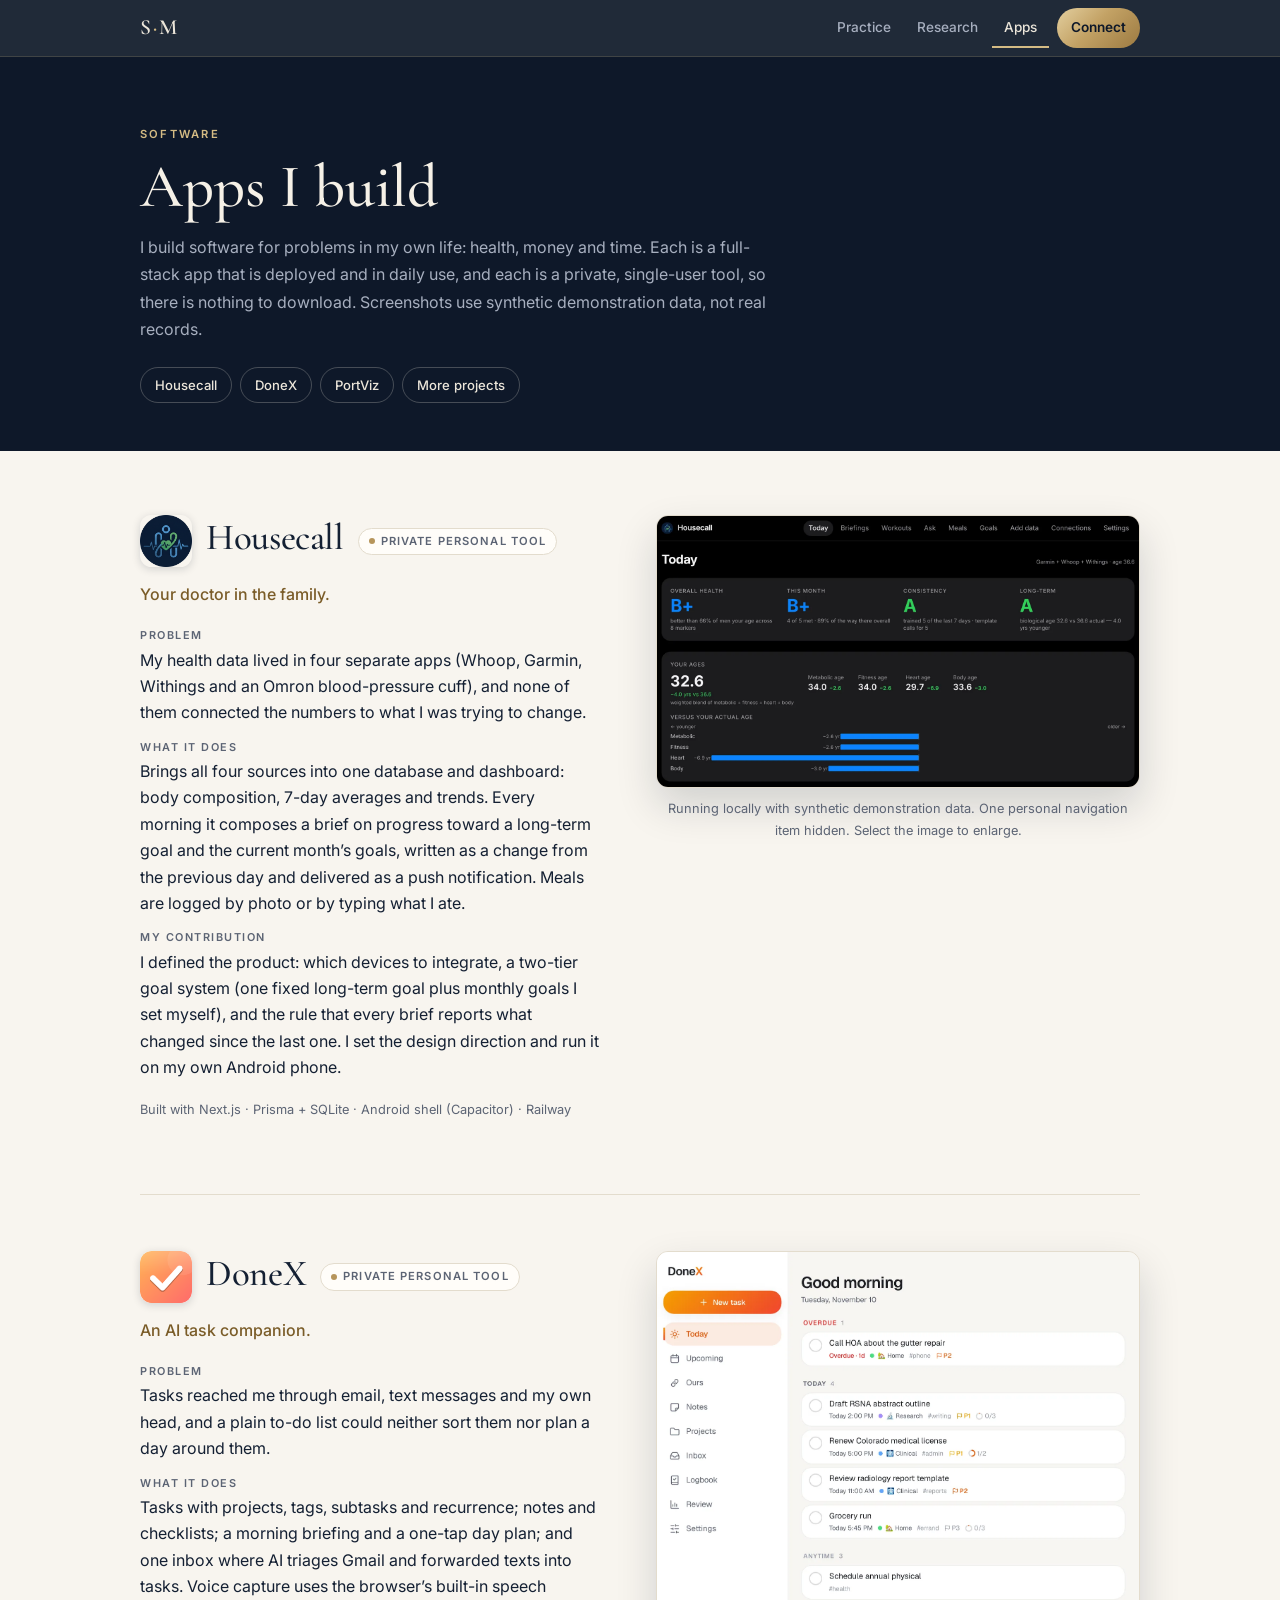
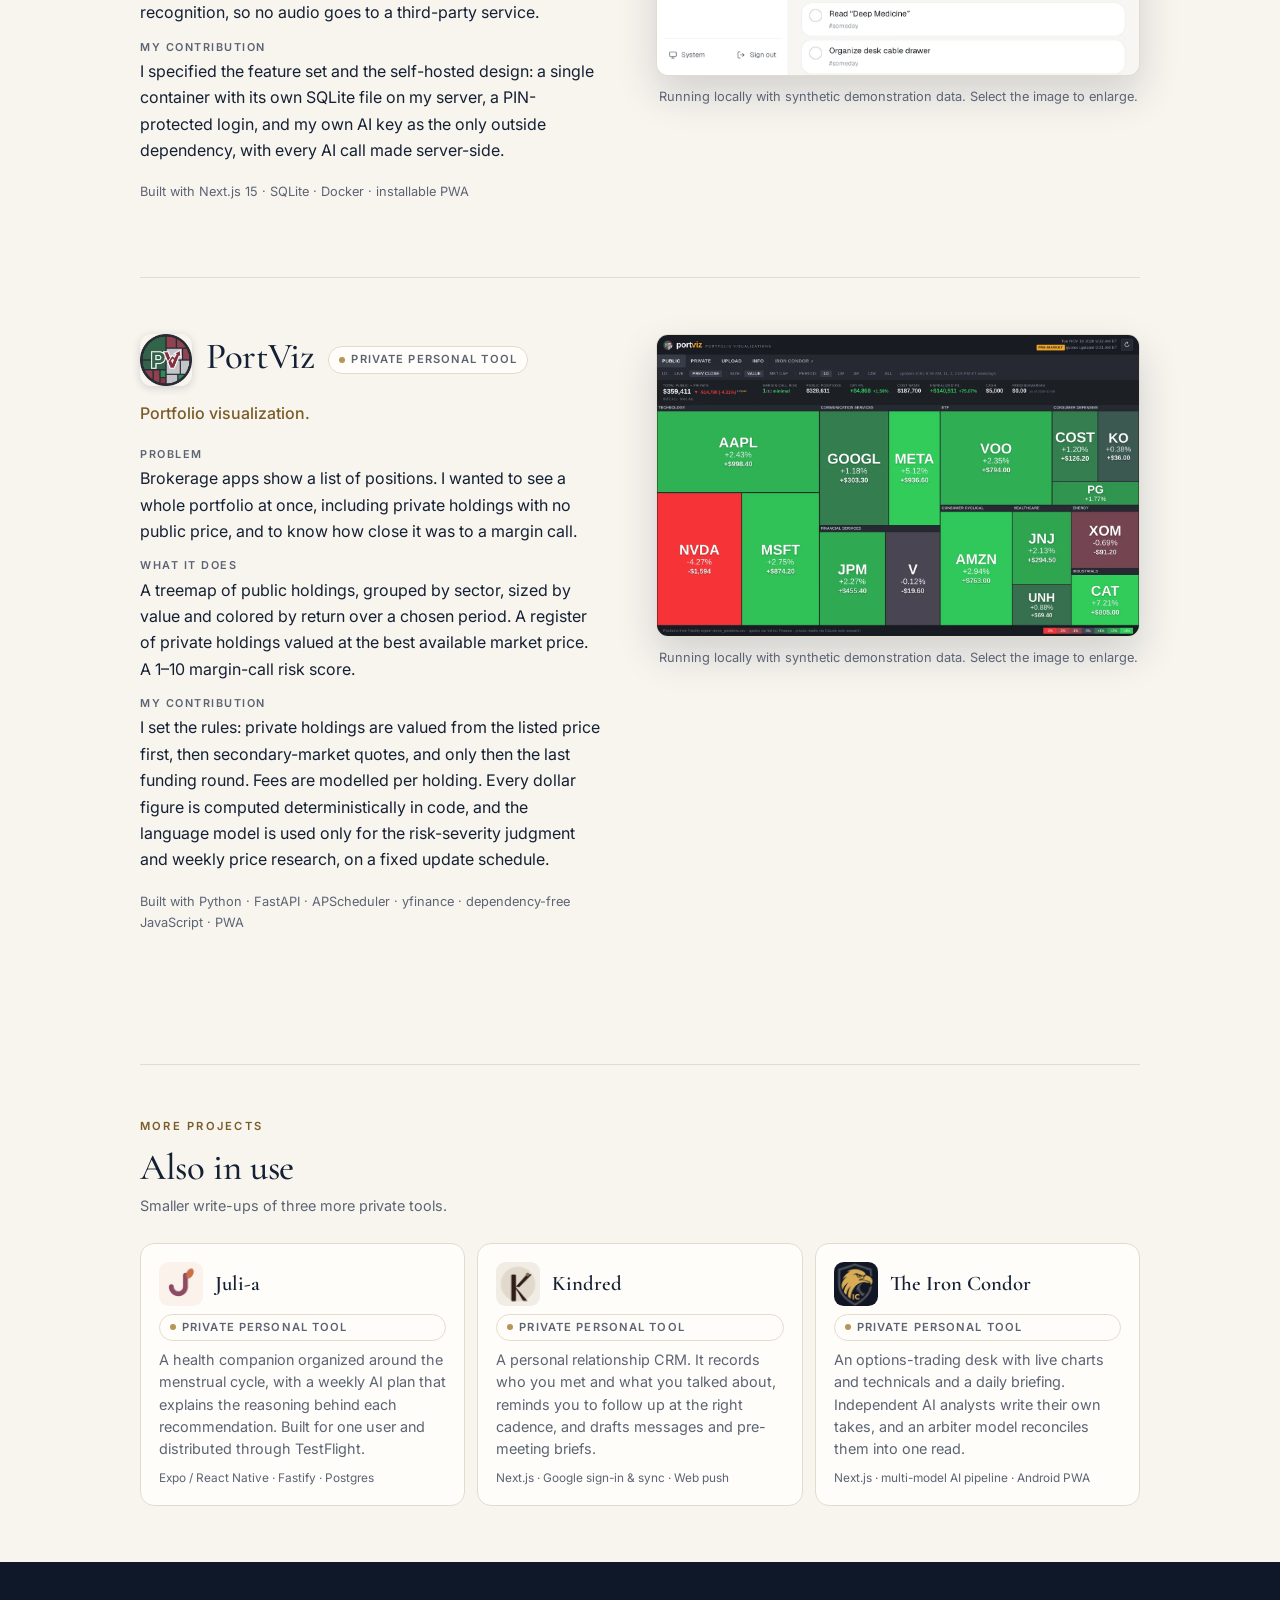
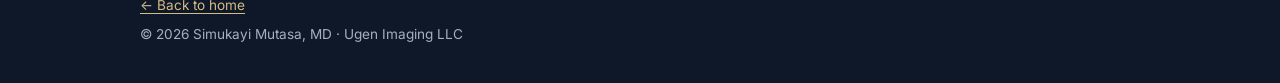
==== apps.html @ da6d4411 "Portfolio, research case studies, navigation and accessibility pass - apps.html: three featured proj" ====
<!doctype html>
<html lang="en">
<head>
  <meta charset="utf-8">
  <meta name="viewport" content="width=device-width, initial-scale=1, viewport-fit=cover">
  <meta name="theme-color" content="#0e1829">
  <link rel="icon" href="data:image/svg+xml,%3Csvg xmlns='http://www.w3.org/2000/svg' viewBox='0 0 64 64'%3E%3Crect width='64' height='64' rx='14' fill='%230e1829'/%3E%3Ctext x='32' y='42' font-family='Georgia,serif' font-size='27' fill='%23d4bb84' text-anchor='middle'%3ESM%3C/text%3E%3C/svg%3E">
  <link rel="preconnect" href="https://fonts.googleapis.com">
  <link rel="preconnect" href="https://fonts.gstatic.com" crossorigin>
  <link href="https://fonts.googleapis.com/css2?family=Cormorant+Garamond:ital,wght@0,500;0,600;1,500&family=Inter:wght@400;500;600&display=swap" rel="stylesheet">
  <link rel="stylesheet" href="styles.css">
  <title>Apps · Simukayi Mutasa, MD</title>
  <meta name="description" content="Private, single-user software built by radiologist Simukayi Mutasa, MD: Housecall, DoneX, PortViz and more, shown with synthetic demonstration data.">
  <link rel="canonical" href="https://stmutasa.github.io/WebPage/apps.html">
  <meta property="og:site_name" content="Simukayi Mutasa, MD">
  <meta property="og:type" content="website">
  <meta property="og:title" content="Apps · Simukayi Mutasa, MD">
  <meta property="og:description" content="Private tools for health, money and time: Housecall, DoneX, PortViz and more, shown with synthetic demonstration data.">
  <meta property="og:url" content="https://stmutasa.github.io/WebPage/apps.html">
  <meta property="og:image" content="https://stmutasa.github.io/WebPage/assets/og/apps.png">
  <meta property="og:image:width" content="1200">
  <meta property="og:image:height" content="630">
  <meta name="twitter:card" content="summary_large_image">
  <meta name="twitter:site" content="@docsimimd">
  <meta name="twitter:title" content="Apps · Simukayi Mutasa, MD">
  <meta name="twitter:description" content="Private tools for health, money and time: Housecall, DoneX, PortViz and more, shown with synthetic demonstration data.">
  <meta name="twitter:image" content="https://stmutasa.github.io/WebPage/assets/og/apps.png">
  <script>document.documentElement.classList.add('js')</script>
  <script src="site.js" defer></script>
</head>
<body>
  <a class="skip" href="#main">Skip to content</a>
  <header class="topbar">
    <div class="wrap topbar-inner">
      <a class="mark" href="./" aria-label="Simukayi Mutasa, MD: home">S<span>·</span>M</a>
      <nav aria-label="Primary">
        <button class="menu-btn" type="button" aria-expanded="false" aria-controls="nav-links"><svg aria-hidden="true" viewBox="0 0 24 24"><path d="M4 7h16M4 12h16M4 17h16"/></svg>Menu</button>
        <ul class="nav-links" id="nav-links">
          <li><a href="./#practice">Practice</a></li>
          <li><a href="research.html">Research</a></li>
          <li><a href="apps.html" aria-current="page">Apps</a></li>
        </ul>
        <a class="nav-pill" href="./#connect">Connect</a>
      </nav>
    </div>
  </header>

  <main id="main">
    <section class="page-hero">
      <div class="wrap">
        <p class="eyebrow">Software</p>
        <h1>Apps I build</h1>
        <p>
          I build software for problems in my own life: health, money and time. Each is a full-stack app
          that is deployed and in daily use, and each is a private, single-user tool, so there is nothing to
          download. Screenshots use synthetic demonstration data, not real records.
        </p>
        <div class="jump">
          <a href="#housecall">Housecall</a>
          <a href="#donex">DoneX</a>
          <a href="#portviz">PortViz</a>
          <a href="#more">More projects</a>
        </div>
      </div>
    </section>

    <div class="wrap">
      <section class="rec" aria-label="Featured projects">
        <article class="project" id="housecall" aria-labelledby="housecall-h">
          <div>
            <div class="project-head">
              <img src="assets/apps/housecall.png" width="52" height="52" alt="">
              <h2 id="housecall-h">Housecall</h2>
              <span class="badge">Private personal tool</span>
            </div>
            <p class="tagline">Your doctor in the family.</p>
            <dl>
              <div><dt>Problem</dt><dd>My health data lived in four separate apps (Whoop, Garmin, Withings and an Omron blood-pressure cuff), and none of them connected the numbers to what I was trying to change.</dd></div>
              <div><dt>What it does</dt><dd>Brings all four sources into one database and dashboard: body composition, 7-day averages and trends. Every morning it composes a brief on progress toward a long-term goal and the current month’s goals, written as a change from the previous day and delivered as a push notification. Meals are logged by photo or by typing what I ate.</dd></div>
              <div><dt>My contribution</dt><dd>I defined the product: which devices to integrate, a two-tier goal system (one fixed long-term goal plus monthly goals I set myself), and the rule that every brief reports what changed since the last one. I set the design direction and run it on my own Android phone.</dd></div>
            </dl>
            <p class="stack">Built with Next.js · Prisma + SQLite · Android shell (Capacitor) · Railway</p>
          </div>
          <figure class="shot">
            <a class="shot-link" href="assets/apps/shots/housecall-desktop.jpg" aria-label="Open full-size screenshot: Housecall Today screen with synthetic data: four letter grades and estimated biological ages">
              <picture>
                <source media="(max-width: 600px)" srcset="assets/apps/shots/housecall-mobile.webp" type="image/webp">
                <source media="(max-width: 600px)" srcset="assets/apps/shots/housecall-mobile.jpg">
                <source srcset="assets/apps/shots/housecall-desktop.webp" type="image/webp">
                <img src="assets/apps/shots/housecall-desktop.jpg" width="1440" height="810" alt="Housecall Today screen with synthetic data: four letter grades and estimated biological ages" loading="lazy">
              </picture>
            </a>
            <figcaption>Running locally with synthetic demonstration data. One personal navigation item hidden. Select the image to enlarge.</figcaption>
          </figure>
        </article>
        <article class="project" id="donex" aria-labelledby="donex-h">
          <div>
            <div class="project-head">
              <img src="assets/apps/donex.png" width="52" height="52" alt="">
              <h2 id="donex-h">DoneX</h2>
              <span class="badge">Private personal tool</span>
            </div>
            <p class="tagline">An AI task companion.</p>
            <dl>
              <div><dt>Problem</dt><dd>Tasks reached me through email, text messages and my own head, and a plain to-do list could neither sort them nor plan a day around them.</dd></div>
              <div><dt>What it does</dt><dd>Tasks with projects, tags, subtasks and recurrence; notes and checklists; a morning briefing and a one-tap day plan; and one inbox where AI triages Gmail and forwarded texts into tasks. Voice capture uses the browser’s built-in speech recognition, so no audio goes to a third-party service.</dd></div>
              <div><dt>My contribution</dt><dd>I specified the feature set and the self-hosted design: a single container with its own SQLite file on my server, a PIN-protected login, and my own AI key as the only outside dependency, with every AI call made server-side.</dd></div>
            </dl>
            <p class="stack">Built with Next.js 15 · SQLite · Docker · installable PWA</p>
          </div>
          <figure class="shot">
            <a class="shot-link" href="assets/apps/shots/donex-desktop.jpg" aria-label="Open full-size screenshot: DoneX Today view listing synthetic overdue, today and anytime tasks with projects, tags and priorities">
              <picture>
                <source media="(max-width: 600px)" srcset="assets/apps/shots/donex-mobile.webp" type="image/webp">
                <source media="(max-width: 600px)" srcset="assets/apps/shots/donex-mobile.jpg">
                <source srcset="assets/apps/shots/donex-desktop.webp" type="image/webp">
                <img src="assets/apps/shots/donex-desktop.jpg" width="1365" height="1200" alt="DoneX Today view listing synthetic overdue, today and anytime tasks with projects, tags and priorities" loading="lazy">
              </picture>
            </a>
            <figcaption>Running locally with synthetic demonstration data. Select the image to enlarge.</figcaption>
          </figure>
        </article>
        <article class="project" id="portviz" aria-labelledby="portviz-h">
          <div>
            <div class="project-head">
              <img src="assets/apps/portviz.png" width="52" height="52" alt="">
              <h2 id="portviz-h">PortViz</h2>
              <span class="badge">Private personal tool</span>
            </div>
            <p class="tagline">Portfolio visualization.</p>
            <dl>
              <div><dt>Problem</dt><dd>Brokerage apps show a list of positions. I wanted to see a whole portfolio at once, including private holdings with no public price, and to know how close it was to a margin call.</dd></div>
              <div><dt>What it does</dt><dd>A treemap of public holdings, grouped by sector, sized by value and colored by return over a chosen period. A register of private holdings valued at the best available market price. A 1–10 margin-call risk score.</dd></div>
              <div><dt>My contribution</dt><dd>I set the rules: private holdings are valued from the listed price first, then secondary-market quotes, and only then the last funding round. Fees are modelled per holding. Every dollar figure is computed deterministically in code, and the language model is used only for the risk-severity judgment and weekly price research, on a fixed update schedule.</dd></div>
            </dl>
            <p class="stack">Built with Python · FastAPI · APScheduler · yfinance · dependency-free JavaScript · PWA</p>
          </div>
          <figure class="shot">
            <a class="shot-link" href="assets/apps/shots/portviz-desktop.jpg" aria-label="Open full-size screenshot: PortViz treemap of a synthetic demo portfolio grouped by sector and colored by return">
              <picture>
                <source media="(max-width: 600px)" srcset="assets/apps/shots/portviz-mobile.webp" type="image/webp">
                <source media="(max-width: 600px)" srcset="assets/apps/shots/portviz-mobile.jpg">
                <source srcset="assets/apps/shots/portviz-desktop.webp" type="image/webp">
                <img src="assets/apps/shots/portviz-desktop.jpg" width="1440" height="900" alt="PortViz treemap of a synthetic demo portfolio grouped by sector and colored by return" loading="lazy">
              </picture>
            </a>
            <figcaption>Running locally with synthetic demonstration data. Select the image to enlarge.</figcaption>
          </figure>
        </article>
      </section>

      <section class="rec" id="more" aria-labelledby="more-h">
        <p class="eyebrow">More projects</p>
        <h2 id="more-h">Also in use</h2>
        <p class="count">Smaller write-ups of three more private tools.</p>
        <ul class="more">
          <li>
            <div class="row"><img src="assets/apps/juli-a.png" width="44" height="44" alt=""><h3>Juli-a</h3></div>
            <span class="badge">Private personal tool</span>
            <p>A health companion organized around the menstrual cycle, with a weekly AI plan that explains the reasoning behind each recommendation. Built for one user and distributed through TestFlight.</p>
            <p class="stack">Expo / React Native · Fastify · Postgres</p>
          </li>
          <li>
            <div class="row"><img src="assets/apps/kindred.png" width="44" height="44" alt=""><h3>Kindred</h3></div>
            <span class="badge">Private personal tool</span>
            <p>A personal relationship CRM. It records who you met and what you talked about, reminds you to follow up at the right cadence, and drafts messages and pre-meeting briefs.</p>
            <p class="stack">Next.js · Google sign-in &amp; sync · Web push</p>
          </li>
          <li>
            <div class="row"><img src="assets/apps/iron-condor.png" width="44" height="44" alt=""><h3>The Iron Condor</h3></div>
            <span class="badge">Private personal tool</span>
            <p>An options-trading desk with live charts and technicals and a daily briefing. Independent AI analysts write their own takes, and an arbiter model reconciles them into one read.</p>
            <p class="stack">Next.js · multi-model AI pipeline · Android PWA</p>
          </li>
        </ul>
      </section>
    </div>
  </main>

  <footer class="footer">
    <div class="wrap">
      <p><a href="./">← Back to home</a></p>
      <p>© <span id="yr">2026</span> Simukayi Mutasa, MD · Ugen Imaging LLC</p>
    </div>
  </footer>
</body>
</html>
---- styles.css ----
/* =========================================================
   Tokens: midnight navy, warm white, brushed-brass accents
   ========================================================= */
:root {
  --navy: #0e1829;
  --navy-2: #15223a;
  --navy-3: #1d2c47;
  --ivory: #f8f5ef;
  --ivory-2: #f1ece2;
  --paper: #fffdf9;
  --ink: #142033;
  --muted: #5c6474;
  --line: #e3dccd;
  --gold: #7a5c28;          /* text brass on ivory: 5.6:1 contrast */
  --gold-deco: #b6955b;     /* decorative brass on ivory */
  --gold-hi: #d4bb84;       /* brass on navy */
  --gold-grad: linear-gradient(135deg, #e3cf9f 0%, #c3a265 45%, #9c7a41 100%);
  --on-navy: #ece6da;
  --on-navy-muted: #a7afbf;

  --bg: var(--ivory);
  --bg-tint: var(--ivory-2);
  --card: var(--paper);
  --text: var(--ink);
  --accent: var(--gold);
  --focus: #6e5222;          /* focus ring on ivory: >5:1 against background */

  --serif: "Cormorant Garamond", "Iowan Old Style", Georgia, serif;
  --sans: "Inter", system-ui, -apple-system, "Segoe UI", Roboto, sans-serif;
  --maxw: 1080px;
  --r: 14px;
}

@media (prefers-color-scheme: dark) {
  :root {
    --bg: #0b1322;
    --bg-tint: var(--navy);
    --card: var(--navy-2);
    --text: #ece6da;
    --muted: #a7afbf;
    --line: #26344d;
    --accent: var(--gold-hi);
    --focus: var(--gold-hi);
  }
}

/* ===================== Base ===================== */
*, *::before, *::after { box-sizing: border-box; }
html { scroll-behavior: smooth; scroll-padding-top: 64px; -webkit-text-size-adjust: 100%; }
@media (prefers-reduced-motion: reduce) { html { scroll-behavior: auto; } * { transition: none !important; } }
body {
  margin: 0; background: var(--bg); color: var(--text);
  font: 400 1rem/1.7 var(--sans);
  -webkit-font-smoothing: antialiased; text-rendering: optimizeLegibility;
  overflow-wrap: anywhere;
}
img { max-width: 100%; display: block; }
h1, h2, h3, h4 { margin: 0; font-weight: 600; line-height: 1.1; }
h2 { font: 500 clamp(2rem, 6.5vw, 2.9rem)/1.08 var(--serif); letter-spacing: -0.01em; }
h3 { font: 600 clamp(1.5rem, 4.6vw, 1.9rem)/1.15 var(--serif); }
h4 { font: 600 .95rem/1.3 var(--sans); }
p { margin: 0 0 1.1rem; }
a { color: var(--accent); text-underline-offset: 3px; text-decoration-thickness: 1px; }
a:hover { text-decoration-thickness: 2px; }
:focus-visible { outline: 3px solid var(--focus); outline-offset: 3px; border-radius: 6px; }
/* Navy surfaces get the bright brass ring */
.topbar, .hero, .page-hero, .feature, .personal, .footer, .nav-links { --focus: var(--gold-hi); }
.sr-only { position: absolute; width: 1px; height: 1px; padding: 0; margin: -1px; overflow: hidden; clip: rect(0 0 0 0); white-space: nowrap; border: 0; }
svg { width: 18px; height: 18px; fill: none; stroke: currentColor; stroke-width: 1.7; stroke-linecap: round; stroke-linejoin: round; flex: none; }
svg.fill { fill: currentColor; stroke: none; }

.wrap { width: 100%; max-width: var(--maxw); margin: 0 auto; padding: 0 20px; }
@media (min-width: 760px) { .wrap { padding: 0 40px; } }

.skip { position: absolute; left: -999px; top: 8px; z-index: 99; background: var(--card); padding: 8px 12px; }
.skip:focus { left: 8px; }

.eyebrow {
  font: 600 .7rem/1 var(--sans); letter-spacing: .2em; text-transform: uppercase;
  color: var(--accent); margin: 0 0 1rem;
}
.muted { color: var(--muted); }
.label {
  font: 600 .7rem/1 var(--sans); letter-spacing: .16em; text-transform: uppercase;
  color: var(--muted); margin: 2.25rem 0 1rem;
}

/* ===================== Top bar ===================== */
.topbar {
  position: sticky; top: 0; z-index: 40;
  background: color-mix(in srgb, var(--navy) 92%, transparent);
  backdrop-filter: blur(12px); -webkit-backdrop-filter: blur(12px);
  border-bottom: 1px solid rgba(212, 187, 132, .18);
}
.topbar-inner { min-height: 56px; display: flex; flex-wrap: wrap; align-items: center; justify-content: space-between; gap: 6px 10px; padding-top: 6px; padding-bottom: 6px; }
.topbar nav { flex-wrap: wrap; justify-content: flex-end; }
.mark { font: 600 1.35rem/1 var(--serif); color: var(--on-navy); text-decoration: none; letter-spacing: .04em; }
.mark span { color: var(--gold-hi); padding: 0 1px; }
.topbar nav { display: flex; align-items: center; gap: 4px; }
.nav-links { list-style: none; margin: 0; padding: 0; display: flex; align-items: center; gap: 2px; }
.nav-links a, .menu-btn {
  color: var(--on-navy-muted); text-decoration: none; font: 500 .85rem/1 var(--sans);
  padding: 10px 12px; border-radius: 999px; display: inline-flex; align-items: center; min-height: 40px;
}
.nav-links a:hover, .nav-links a[aria-current="page"] { color: var(--on-navy); }
.nav-links a[aria-current="page"] { box-shadow: inset 0 -2px 0 var(--gold-hi); border-radius: 0; }
.menu-btn { display: none; background: none; border: 1px solid rgba(236,230,218,.25); cursor: pointer; gap: 8px; color: var(--on-navy); }
.menu-btn svg { width: 16px; height: 16px; }
.topbar .nav-pill {
  color: var(--navy); background: var(--gold-grad); text-decoration: none; font: 600 .85rem/1 var(--sans);
  padding: 10px 14px; border-radius: 999px; min-height: 40px; display: inline-flex; align-items: center; margin-left: 4px;
}
.topbar .nav-pill:hover { filter: brightness(1.06); }
/* Compact menu on narrow screens (only when JS is available; without JS the links stay inline) */
@media (max-width: 699px) {
  .js .menu-btn { display: inline-flex; }
  .js .nav-links {
    display: none; position: absolute; left: 0; right: 0; top: 100%;
    flex-direction: column; align-items: stretch; gap: 0; padding: 8px 12px 14px;
    background: var(--navy); border-bottom: 1px solid rgba(212,187,132,.25); box-shadow: 0 18px 30px rgba(0,0,0,.35);
  }
  .js .nav-links.open { display: flex; }
  .js .nav-links a { padding: 14px 12px; font-size: 1rem; border-radius: 10px; min-height: 48px; }
  .js .nav-links a[aria-current="page"] { box-shadow: none; color: var(--gold-hi); }
  html:not(.js) .nav-links a { padding: 8px 7px; font-size: .8rem; }
}

/* ===================== Hero ===================== */
.hero {
  background:
    radial-gradient(120% 70% at 85% 0%, rgba(212,187,132,.10), transparent 60%),
    radial-gradient(90% 60% at 0% 100%, rgba(80,110,170,.14), transparent 60%),
    var(--navy);
  color: var(--on-navy);
  padding: 28px 0 56px;
}
.hero-grid { display: grid; gap: 32px; }
.portrait { margin: 0; position: relative; max-width: 360px; }
.portrait::before {
  content: ""; position: absolute; inset: 10px -10px -10px 10px;
  border: 1px solid rgba(212,187,132,.55); border-radius: var(--r); pointer-events: none;
}
.portrait img {
  position: relative; width: 100%; height: auto; aspect-ratio: 687 / 859; object-fit: cover;
  border-radius: var(--r); box-shadow: 0 24px 60px rgba(0,0,0,.45);
}
.hero .eyebrow { color: var(--gold-hi); }
.hero h1 {
  font: 500 clamp(2.6rem, 11vw, 4.6rem)/1.0 var(--serif); letter-spacing: -0.015em; color: #f6f1e7;
}
.hero h1 .nick { font-style: italic; color: var(--gold-hi); }
.hero h1 .md { white-space: nowrap; }
@media (max-width: 380px) { .hero h1 .md { white-space: normal; } }
.role { margin: 1rem 0 0; font-size: 1rem; font-weight: 500; color: var(--on-navy); letter-spacing: .01em; }
.role .dot { color: var(--gold-hi); padding: 0 .3em; }
.role .nw { display: inline-block; max-width: 100%; }
.rule { width: 64px; height: 1px; border: 0; background: var(--gold-grad); margin: 1.5rem 0; }
.hero-lede { color: var(--on-navy-muted); font-size: 1.05rem; max-width: 34em; }
.hero-actions { display: flex; flex-wrap: wrap; gap: 10px; margin-top: 1.75rem; }

/* Mobile-first hero: full-bleed portrait with the name over its lower edge,
   so name, title and "Add to contacts" all land above the fold for QR visitors. */
@media (max-width: 859px) {
  .hero { padding: 0 0 48px; }
  .hero-grid { gap: 0; padding: 0; }
  .portrait { max-width: none; margin: 0; }
  .portrait::before { display: none; }
  .portrait::after {
    content: ""; position: absolute; inset: 0;
    background: linear-gradient(180deg, rgba(14,24,41,0) 45%, rgba(14,24,41,.85) 82%, var(--navy) 100%);
  }
  .portrait img {
    border-radius: 0; box-shadow: none;
    aspect-ratio: 1 / 1; max-height: 62vh; object-position: 50% 12%;
  }
  .hero-copy {
    position: relative; z-index: 1; margin-top: -112px; padding: 0 20px;
    display: flex; flex-direction: column;
  }
  .hero-copy .eyebrow { order: 1; margin-bottom: .6rem; }
  .hero h1 { order: 2; }
  .role { order: 3; margin-top: .7rem; font-size: .95rem; }
  .hero-actions { order: 4; margin-top: 1.25rem; }
  .rule { order: 5; margin: 1.75rem 0 1.25rem; }
  .hero-lede { order: 6; margin: 0; }
}
@media (min-width: 600px) and (max-width: 859px) {
  .portrait img { aspect-ratio: 16 / 11; object-position: 50% 18%; }
  .hero-copy { padding: 0 40px; }
}

@media (min-width: 860px) {
  .hero { padding: 72px 0 96px; }
  .hero-grid { grid-template-columns: 340px 1fr; gap: 72px; align-items: center; }
  .portrait { max-width: none; }
}

/* ===================== Buttons ===================== */
.btn {
  display: inline-flex; align-items: center; gap: 8px; min-height: 48px; padding: 0 20px;
  border-radius: 999px; font: 600 .92rem/1 var(--sans); text-decoration: none;
  transition: transform .15s ease, filter .15s ease, border-color .15s ease, background .15s ease;
}
.btn:hover { transform: translateY(-1px); }
.btn-gold { background: var(--gold-grad); color: var(--navy); box-shadow: 0 6px 20px rgba(195,162,101,.25); }
.btn-gold:hover { filter: brightness(1.06); }
.btn-line { color: var(--on-navy); border: 1px solid rgba(236,230,218,.28); }
.btn-line:hover { border-color: var(--gold-hi); color: #fff; }
.btn-icon { width: 48px; padding: 0; justify-content: center; }
@media (max-width: 420px) { .hero-actions .btn-gold { flex: 1 1 100%; justify-content: center; } }

/* ===================== Sections ===================== */
.section { padding: 72px 0; }
@media (min-width: 860px) { .section { padding: 112px 0; } }
.section-tint { background: var(--bg-tint); }
.section-title { margin-bottom: 40px; }

/* About */
.about-grid { display: grid; gap: 28px; }
@media (min-width: 860px) { .about-grid { grid-template-columns: 1fr 1.6fr; gap: 72px; } }
.prose p { font-size: 1.05rem; color: var(--text); }
.facts { margin: 2rem 0 0; border-top: 1px solid var(--line); }
.facts div { display: grid; gap: 2px; padding: 14px 0; border-bottom: 1px solid var(--line); }
@media (min-width: 560px) { .facts div { grid-template-columns: 9.5rem 1fr; gap: 16px; } }
.facts dt { font: 600 .7rem/1.9 var(--sans); letter-spacing: .14em; text-transform: uppercase; color: var(--muted); }
.facts dd { margin: 0; font-weight: 500; }

/* Work threads */
.thread { display: grid; gap: 20px; padding: 40px 0; border-top: 1px solid var(--line); }
.thread:last-child { padding-bottom: 0; }
@media (min-width: 860px) { .thread { grid-template-columns: 1fr 2fr; gap: 72px; padding: 56px 0; } }
.thread-head { display: flex; flex-direction: column; gap: 10px; }
@media (min-width: 860px) { .thread-head { position: sticky; top: 96px; align-self: start; } }
.num {
  font: 500 1.05rem/1 var(--serif); letter-spacing: .12em; color: var(--accent);
  display: inline-flex; align-items: center; gap: 12px;
}
.num::after { content: ""; width: 40px; height: 1px; background: var(--gold-grad); }
.thread-body > p { color: var(--text); }

.ledger { list-style: none; margin: 1.5rem 0 0; padding: 0; border-top: 1px solid var(--line); }
.ledger li {
  display: flex; justify-content: space-between; gap: 16px; padding: 12px 0;
  border-bottom: 1px solid var(--line); font-size: .95rem;
}
.ledger li span:last-child { color: var(--muted); white-space: nowrap; font-variant-numeric: tabular-nums; font-size: .85rem; }

.states { list-style: none; margin: 0; padding: 0; display: flex; flex-wrap: wrap; gap: 8px; }
.states li {
  min-width: 46px; text-align: center; padding: 6px 10px; border-radius: 8px;
  font: 600 .8rem/1.2 var(--sans); letter-spacing: .08em;
  border: 1px solid color-mix(in srgb, var(--gold-deco, var(--accent)) 60%, transparent); color: var(--accent);
}

.services { display: grid; gap: 1px; margin-top: 1.5rem; background: var(--line); border: 1px solid var(--line); border-radius: var(--r); overflow: hidden; }
@media (min-width: 560px) { .services { grid-template-columns: 1fr 1fr; } }
.services > div { background: var(--card); padding: 20px; }
.services h4 { margin-bottom: 6px; }
.services p { margin: 0; color: var(--muted); font-size: .92rem; line-height: 1.6; }

.stats { list-style: none; margin: 0 0 2rem; padding: 0; display: grid; grid-template-columns: 1fr 1fr; gap: 1px; background: var(--line); border: 1px solid var(--line); border-radius: var(--r); overflow: hidden; }
@media (min-width: 720px) { .stats { grid-template-columns: repeat(4, 1fr); } }
.stats li { background: var(--card); padding: 18px 16px; display: grid; gap: 4px; }
.stats b { font: 500 2.4rem/1 var(--serif); color: var(--accent); }
.stats span { font-size: .8rem; color: var(--muted); line-height: 1.35; }

.feature {
  margin: 0; padding: 28px 24px; border-radius: var(--r);
  background: var(--navy); color: var(--on-navy); position: relative; overflow: hidden;
}
.feature::before { content: ""; position: absolute; left: 0; top: 0; bottom: 0; width: 3px; background: var(--gold-grad); }
.feature-tag { font: 600 .7rem/1.4 var(--sans); letter-spacing: .16em; text-transform: uppercase; color: var(--gold-hi); }
.feature p { color: var(--on-navy-muted); font-size: .97rem; }
.feature blockquote {
  margin: 1.25rem 0 .75rem; padding: 0;
  font: italic 500 clamp(1.25rem, 4vw, 1.5rem)/1.35 var(--serif); color: #f6f1e7;
}
.feature figcaption { font-size: .85rem; color: var(--on-navy-muted); }
.feature a { color: var(--gold-hi); }

.selected { list-style: none; margin: 0; padding: 0; counter-reset: s; }
.selected li { counter-increment: s; display: grid; gap: 2px; padding: 14px 0 14px 40px; border-bottom: 1px solid var(--line); position: relative; }
.selected li::before {
  content: counter(s, decimal-leading-zero); position: absolute; left: 0; top: 16px;
  font: 500 .9rem/1 var(--serif); color: var(--accent); letter-spacing: .06em;
}
.selected li > a { color: var(--text); text-decoration: none; font-weight: 500; }
.selected li > a:hover { color: var(--accent); }
.selected li span { font-size: .85rem; color: var(--muted); }

.plain { list-style: none; margin: 0; padding: 0; display: grid; gap: 10px; }
.plain li { position: relative; padding-left: 20px; }
.plain li::before { content: ""; position: absolute; left: 0; top: .78em; width: 8px; height: 1px; background: var(--accent); }

.thread-links { display: flex; flex-wrap: wrap; gap: 12px 28px; margin-top: 2.25rem; }
.arrow { font-weight: 600; text-decoration: none; color: var(--accent); }
.arrow::after { content: " →"; transition: margin .15s; }
.arrow:hover::after { margin-left: 4px; }

/* Personal */
.personal {
  background:
    radial-gradient(1px 1px at 12% 22%, rgba(255,255,255,.55), transparent 60%),
    radial-gradient(1px 1px at 78% 18%, rgba(255,255,255,.45), transparent 60%),
    radial-gradient(1.5px 1.5px at 64% 70%, rgba(212,187,132,.7), transparent 60%),
    radial-gradient(1px 1px at 32% 82%, rgba(255,255,255,.35), transparent 60%),
    radial-gradient(1px 1px at 90% 58%, rgba(255,255,255,.4), transparent 60%),
    radial-gradient(1px 1px at 45% 35%, rgba(255,255,255,.3), transparent 60%),
    linear-gradient(180deg, var(--navy-2), var(--navy));
  color: var(--on-navy);
}
.personal-inner { max-width: 760px; text-align: center; }
.personal .eyebrow { color: var(--gold-hi); }
.personal h2 { color: #f6f1e7; margin-bottom: 1.25rem; }
.personal p { color: var(--on-navy-muted); font-size: 1.05rem; }

/* Connect */
.connect-grid { display: grid; gap: 32px; }
@media (min-width: 860px) { .connect-grid { grid-template-columns: 1fr 1fr; gap: 72px; align-items: start; } }
.connect-grid h2 { margin-bottom: 1rem; }
.connect-list { list-style: none; margin: 0; padding: 0; display: grid; gap: 10px; }
.connect-list a {
  display: flex; align-items: center; gap: 16px; padding: 16px 18px; min-height: 64px;
  background: var(--card); border: 1px solid var(--line); border-radius: var(--r);
  text-decoration: none; color: var(--text);
  transition: border-color .15s, transform .15s;
}
.connect-list a:hover { border-color: var(--accent); transform: translateY(-1px); }
.connect-list svg { width: 22px; height: 22px; color: var(--accent); }
.connect-list span { display: grid; line-height: 1.35; }
.connect-list b { font-weight: 600; }
.connect-list small { color: var(--muted); font-size: .85rem; word-break: break-word; }
.connect-list li:first-child a { background: var(--navy); color: var(--on-navy); border-color: var(--navy); }
.connect-list li:first-child svg { color: var(--gold-hi); }
.connect-list li:first-child small { color: var(--on-navy-muted); }

/* Footer */
.footer { background: var(--navy); color: var(--on-navy-muted); padding: 32px 0 calc(32px + env(safe-area-inset-bottom)); font-size: .85rem; }
.footer p { margin: 0 0 .35rem; }
.footer .fine { font-size: .78rem; opacity: .8; }
.footer a { color: var(--gold-hi); }

/* ===================== Research page ===================== */
.page-hero { background: var(--navy); color: var(--on-navy); padding: 56px 0 48px; }
.page-hero h1 { font: 500 clamp(2.4rem, 9vw, 3.8rem)/1.02 var(--serif); color: #f6f1e7; }
.page-hero p { color: var(--on-navy-muted); max-width: 40em; margin-top: 1rem; }
.page-hero .eyebrow { color: var(--gold-hi); }
.page-hero .hero-actions { margin-top: 1.5rem; }
.jump { display: flex; flex-wrap: wrap; gap: 8px; margin-top: 1.5rem; }
.jump a {
  font-size: .82rem; font-weight: 500; text-decoration: none; color: var(--on-navy);
  border: 1px solid rgba(236,230,218,.25); border-radius: 999px; padding: 6px 14px;
}
.jump a:hover { border-color: var(--gold-hi); }

.rec { padding: 56px 0; border-bottom: 1px solid var(--line); }
.rec:last-of-type { border-bottom: 0; }
.rec h2 { font-size: clamp(1.8rem, 5vw, 2.3rem); margin-bottom: .4rem; }
.rec .count { color: var(--muted); font-size: .9rem; margin-bottom: 1.5rem; }
.year { font: 600 .75rem/1 var(--sans); letter-spacing: .16em; color: var(--accent); margin: 2rem 0 .5rem; padding-bottom: .5rem; border-bottom: 1px solid var(--line); }
.cites { list-style: none; margin: 0; padding: 0; }
.cites li { padding: 12px 0; border-bottom: 1px dashed var(--line); font-size: .93rem; line-height: 1.6; color: var(--muted); }
.cites li:last-child { border-bottom: 0; }
.cites .t { color: var(--text); font-weight: 500; display: block; margin-bottom: 2px; }
.cites b { color: var(--text); font-weight: 600; }
.cites a { white-space: nowrap; }
.two-col { display: grid; gap: 32px; }
@media (min-width: 860px) { .two-col { grid-template-columns: 1fr 1fr; gap: 64px; } }

/* Sub-heading inside thread titles */
.sub-h { display: block; margin-top: .45rem; font: 600 .7rem/1.3 var(--sans); letter-spacing: .16em; text-transform: uppercase; color: var(--muted); }

/* Apps */
.apps { list-style: none; margin: 1.75rem 0 0; padding: 0; display: grid; gap: 14px; }
@media (min-width: 720px) { .apps { grid-template-columns: 1fr 1fr; } }
.app {
  display: grid; grid-template-columns: 56px 1fr; gap: 16px; align-items: start;
  background: var(--card); border: 1px solid var(--line); border-radius: var(--r); padding: 20px;
}
.app img { width: 56px; height: 56px; border-radius: 22%; box-shadow: 0 2px 8px rgba(14,24,41,.16); background: #fff0; }
.app h4 { font: 600 1.4rem/1.1 var(--serif); }
.app .tagline { margin: .2rem 0 .6rem; font-size: .85rem; font-weight: 500; color: var(--accent); }
.app p { font-size: .92rem; line-height: 1.6; color: var(--muted); margin-bottom: .6rem; }
.app .stack { margin: 0; font-size: .74rem; letter-spacing: .04em; color: var(--muted); opacity: .85; }

/* Full-width thread (Apps) */
@media (min-width: 860px) {
  .thread-wide { grid-template-columns: 1fr; gap: 28px; }
  .thread-wide .thread-head { position: static; }
  .thread-wide .thread-body > p { max-width: 46em; }
}
@media (min-width: 1040px) { .apps { grid-template-columns: repeat(3, 1fr); } }

.label .asof { letter-spacing: .06em; text-transform: none; font-weight: 500; opacity: .8; margin-left: .4em; }
.states-pending li { border-style: dashed; color: var(--muted); }

.stats .stat-link { display: grid; gap: 4px; text-decoration: none; color: inherit; }
.stats li:has(.stat-link):hover { background: color-mix(in srgb, var(--card) 92%, var(--accent)); }

/* ===================== Case studies ===================== */
.case-grid { display: grid; gap: 18px; }
.case {
  background: var(--card); border: 1px solid var(--line); border-radius: var(--r);
  padding: 24px 20px; display: grid; gap: 18px; scroll-margin-top: 80px;
}
@media (min-width: 900px) { .case { grid-template-columns: 1.35fr 1fr; gap: 36px; padding: 32px; align-items: start; } }
.case-tag { font: 600 .7rem/1.4 var(--sans); letter-spacing: .14em; text-transform: uppercase; color: var(--accent); margin-bottom: .5rem; }
.case h3 { font-size: clamp(1.45rem, 4.4vw, 1.8rem); margin-bottom: 1rem; }
.case dl { margin: 0; display: grid; gap: 12px; }
.case dt { font: 600 .68rem/1.4 var(--sans); letter-spacing: .14em; text-transform: uppercase; color: var(--muted); }
.case dd { margin: 2px 0 0; font-size: .95rem; line-height: 1.6; }
.case .links { display: flex; flex-wrap: wrap; gap: 8px 20px; margin-top: 4px; font-size: .9rem; }
.case figure { margin: 0; background: var(--bg); border: 1px solid var(--line); border-radius: 12px; padding: 16px; }
.case figcaption { font-size: .8rem; color: var(--muted); margin-top: 10px; line-height: 1.5; }
.case figure svg { width: 100%; height: auto; display: block; overflow: visible; stroke: none; }
.viz-text { fill: var(--text); font: 500 12px var(--sans); }
.viz-muted { fill: var(--muted); font: 500 11px var(--sans); }
.viz-bar { fill: var(--accent); }
.viz-bar-2 { fill: color-mix(in srgb, var(--accent) 45%, var(--bg)); }
.viz-line { stroke: var(--line); stroke-width: 1; }
.viz-box { fill: var(--card); stroke: var(--accent); stroke-width: 1.2; }
.viz-arrow { stroke: var(--muted); stroke-width: 1.4; fill: none; }
.viz-mark { fill: var(--text); }
.case-preview { list-style: none; margin: 0; padding: 0; display: grid; gap: 12px; }
@media (min-width: 640px) { .case-preview { grid-template-columns: 1fr 1fr; } }
.case-preview a {
  display: grid; gap: 4px; height: 100%; padding: 18px; border-radius: var(--r); background: var(--card);
  border: 1px solid var(--line); text-decoration: none; color: var(--text); transition: border-color .15s, transform .15s;
}
.case-preview a:hover { border-color: var(--accent); transform: translateY(-1px); }
.case-preview .k { font: 600 .68rem/1.4 var(--sans); letter-spacing: .14em; text-transform: uppercase; color: var(--accent); }
.case-preview .h { font: 600 1.25rem/1.2 var(--serif); }
.case-preview .r { font-size: .86rem; color: var(--muted); line-height: 1.5; }

/* ===================== Publication filters ===================== */
.filters { display: flex; flex-wrap: wrap; gap: 8px; margin: 0 0 1rem; }
.filters button {
  font: 500 .84rem/1 var(--sans); padding: 10px 14px; min-height: 40px; border-radius: 999px; cursor: pointer;
  background: var(--card); color: var(--text); border: 1px solid var(--line);
}
.filters button[aria-pressed="true"] { background: var(--navy); color: var(--on-navy); border-color: var(--navy); }
@media (prefers-color-scheme: dark) { .filters button[aria-pressed="true"] { background: var(--gold-hi); color: var(--navy); border-color: var(--gold-hi); } }
.filter-status { font-size: .85rem; color: var(--muted); margin: 0 0 .5rem; min-height: 1.4em; }
[hidden] { display: none !important; }

/* ===================== App portfolio ===================== */
.badge {
  display: inline-flex; max-width: 100%; white-space: normal; align-items: center; gap: 6px; font: 600 .7rem/1 var(--sans); letter-spacing: .1em;
  text-transform: uppercase; padding: 6px 10px; border-radius: 999px; color: var(--muted);
  border: 1px solid var(--line); background: var(--card); line-height: 1.2;
}
.badge::before { content: ""; width: 6px; height: 6px; border-radius: 50%; background: var(--gold-deco); }
.project { display: grid; gap: 24px; padding: 40px 0; border-top: 1px solid var(--line); scroll-margin-top: 72px; }
.project:first-of-type { border-top: 0; padding-top: 8px; }
@media (min-width: 900px) {
  .project { grid-template-columns: 1fr 1.05fr; gap: 56px; align-items: start; padding: 56px 0; }
  .project:nth-of-type(even) .shot { order: 2; }
}
.project-head { display: flex; align-items: center; gap: 14px; margin-bottom: 14px; flex-wrap: wrap; }
.project-head img { width: 52px; height: 52px; border-radius: 22%; box-shadow: 0 2px 8px rgba(14,24,41,.16); }
.project-head h2 { font-size: clamp(1.8rem, 5vw, 2.3rem); }
.project .tagline { color: var(--accent); font-weight: 500; margin: 0 0 1.25rem; }
.project dl { margin: 0; display: grid; gap: 14px; }
.project dt { font: 600 .68rem/1.4 var(--sans); letter-spacing: .14em; text-transform: uppercase; color: var(--muted); }
.project dd { margin: 3px 0 0; line-height: 1.65; }
.project .stack { font-size: .8rem; color: var(--muted); margin-top: 18px; }
.shot { margin: 0; }
.shot img { width: 100%; height: auto; border-radius: 12px; border: 1px solid var(--line); box-shadow: 0 18px 40px rgba(14,24,41,.16); background: var(--card); }
.shot.phone img { max-width: 320px; margin: 0 auto; border-radius: 22px; }
.shot figcaption { font-size: .8rem; color: var(--muted); margin-top: 10px; text-align: center; }
.shot-missing {
  border: 1px dashed var(--line); border-radius: 12px; padding: 28px 20px; text-align: center; color: var(--muted); font-size: .9rem;
}
.more { list-style: none; margin: 0; padding: 0; display: grid; gap: 12px; }
@media (min-width: 760px) { .more { grid-template-columns: repeat(3, 1fr); } }
.more li { background: var(--card); border: 1px solid var(--line); border-radius: var(--r); padding: 18px; display: grid; gap: 8px; align-content: start; }
.more .row { display: flex; align-items: center; gap: 12px; }
.more img { width: 44px; height: 44px; border-radius: 22%; }
.more h3 { font-size: 1.3rem; }
.more p { margin: 0; font-size: .9rem; color: var(--muted); line-height: 1.55; }
.more .stack { font-size: .74rem; }
.app-preview { list-style: none; margin: 1.5rem 0 0; padding: 0; display: grid; gap: 14px; }
@media (min-width: 760px) { .app-preview { grid-template-columns: repeat(3, 1fr); } }
.app-preview a {
  display: grid; gap: 10px; height: 100%; text-decoration: none; color: var(--text); background: var(--card);
  border: 1px solid var(--line); border-radius: var(--r); padding: 14px; transition: border-color .15s, transform .15s;
}
.app-preview a:hover { border-color: var(--accent); transform: translateY(-1px); }
.app-preview .thumb { aspect-ratio: 16 / 10; border-radius: 8px; overflow: hidden; background: var(--bg); border: 1px solid var(--line); }
.app-preview .thumb img { width: 100%; height: 100%; object-fit: cover; object-position: top center; }
.app-preview .thumb.icon-only { display: grid; place-items: center; }
.app-preview .thumb.icon-only img { width: 72px; height: 72px; border-radius: 22%; object-fit: contain; }
.app-preview .row { display: flex; align-items: center; justify-content: space-between; gap: 8px; }
.app-preview .h { font: 600 1.3rem/1.1 var(--serif); }
.app-preview .r { font-size: .86rem; color: var(--muted); line-height: 1.5; }
.more-inline { margin-top: 14px; font-size: .9rem; color: var(--muted); }
.draft-note { border-left: 3px solid var(--gold-deco); background: var(--card); padding: 12px 16px; border-radius: 8px; font-size: .9rem; }

/* Phones in landscape / very short screens: put the portrait beside the name instead of behind it */
@media (max-width: 859px) and (max-height: 520px) and (orientation: landscape) {
  .hero { padding: 20px 0 32px; }
  .hero-grid { grid-template-columns: 170px 1fr; gap: 28px; padding: 0 32px; align-items: center; }
  .portrait::after { display: none; }
  .portrait img { aspect-ratio: 687 / 859; max-height: none; border-radius: var(--r); object-position: 50% 0; }
  .hero-copy { margin-top: 0; padding: 0; }
  .hero h1 { font-size: 2.4rem; }
  .rule, .hero-lede { display: none; }
}
.shot-link { display: block; border-radius: 12px; }
@media (max-width: 600px) {
  .shot img { max-width: 300px; margin: 0 auto; border-radius: 20px; }
}
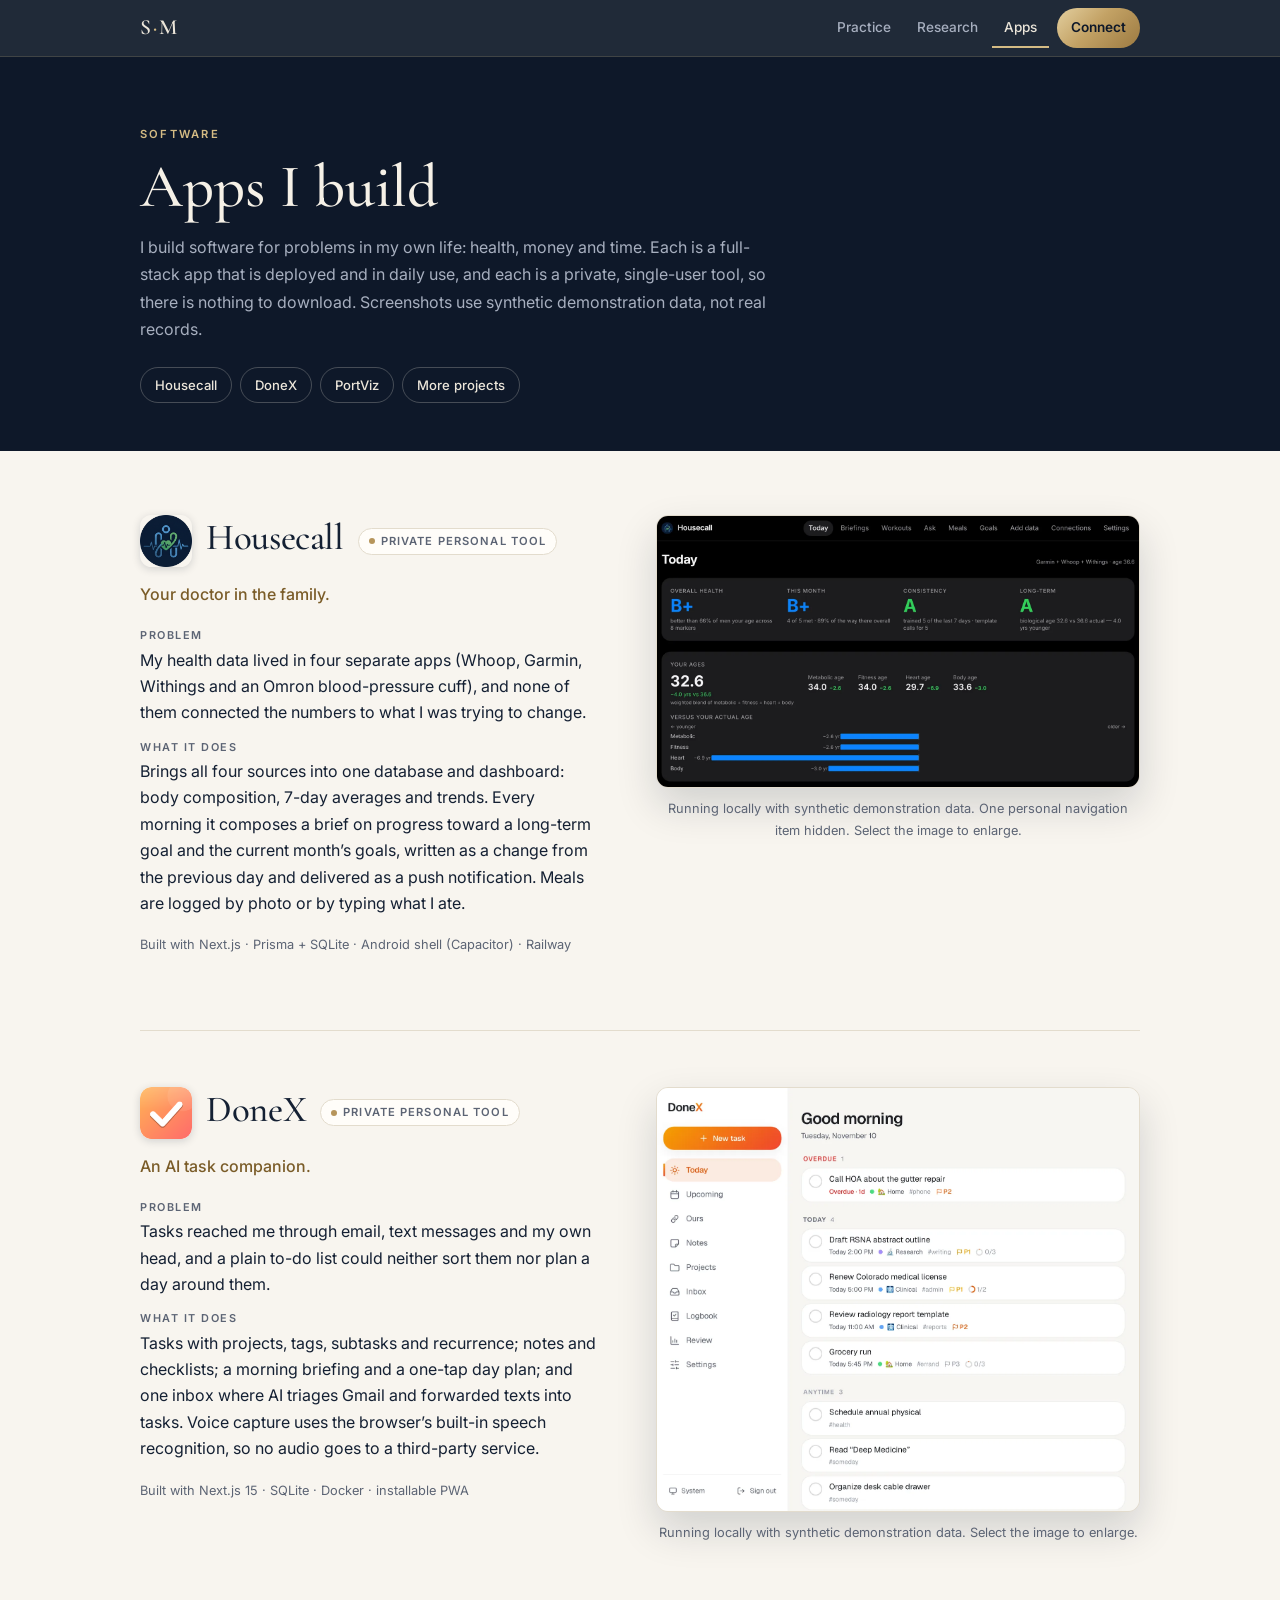
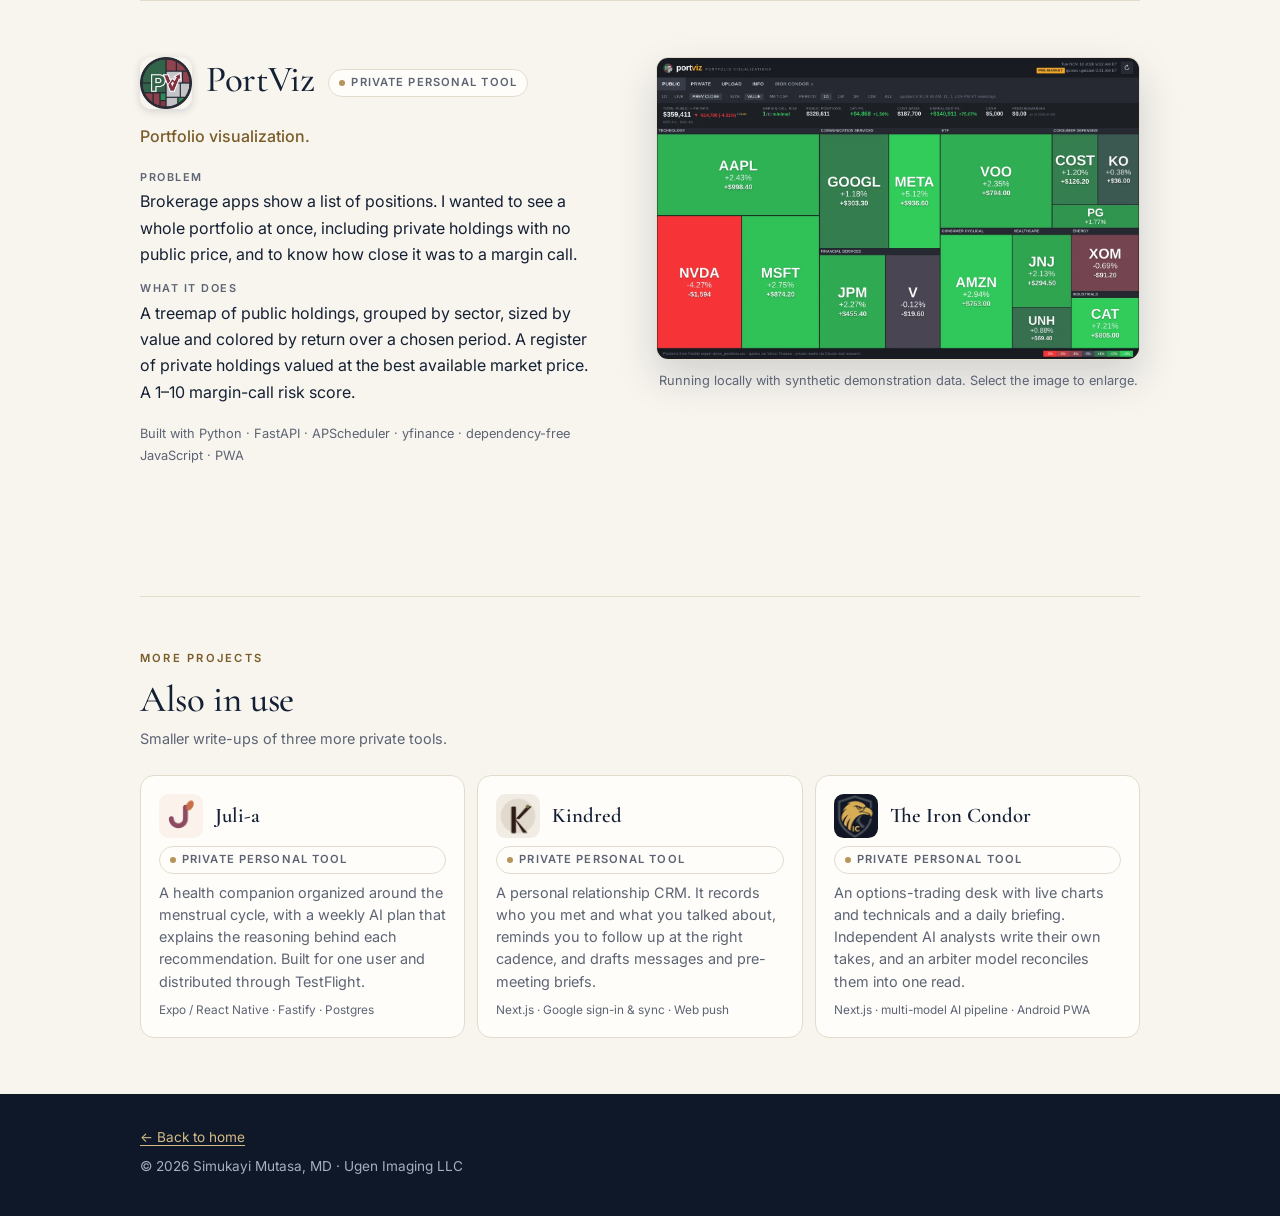
==== commit 84cdc842: "Breast risk case study first; update contributions; remove RSSA line - Research: breast cancer risk " ====
--- a/apps.html
+++ b/apps.html
@@ -77,7 +77,6 @@
             <dl>
               <div><dt>Problem</dt><dd>My health data lived in four separate apps (Whoop, Garmin, Withings and an Omron blood-pressure cuff), and none of them connected the numbers to what I was trying to change.</dd></div>
               <div><dt>What it does</dt><dd>Brings all four sources into one database and dashboard: body composition, 7-day averages and trends. Every morning it composes a brief on progress toward a long-term goal and the current month’s goals, written as a change from the previous day and delivered as a push notification. Meals are logged by photo or by typing what I ate.</dd></div>
-              <div><dt>My contribution</dt><dd>I defined the product: which devices to integrate, a two-tier goal system (one fixed long-term goal plus monthly goals I set myself), and the rule that every brief reports what changed since the last one. I set the design direction and run it on my own Android phone.</dd></div>
             </dl>
             <p class="stack">Built with Next.js · Prisma + SQLite · Android shell (Capacitor) · Railway</p>
           </div>
@@ -104,7 +103,6 @@
             <dl>
               <div><dt>Problem</dt><dd>Tasks reached me through email, text messages and my own head, and a plain to-do list could neither sort them nor plan a day around them.</dd></div>
               <div><dt>What it does</dt><dd>Tasks with projects, tags, subtasks and recurrence; notes and checklists; a morning briefing and a one-tap day plan; and one inbox where AI triages Gmail and forwarded texts into tasks. Voice capture uses the browser’s built-in speech recognition, so no audio goes to a third-party service.</dd></div>
-              <div><dt>My contribution</dt><dd>I specified the feature set and the self-hosted design: a single container with its own SQLite file on my server, a PIN-protected login, and my own AI key as the only outside dependency, with every AI call made server-side.</dd></div>
             </dl>
             <p class="stack">Built with Next.js 15 · SQLite · Docker · installable PWA</p>
           </div>
@@ -131,7 +129,6 @@
             <dl>
               <div><dt>Problem</dt><dd>Brokerage apps show a list of positions. I wanted to see a whole portfolio at once, including private holdings with no public price, and to know how close it was to a margin call.</dd></div>
               <div><dt>What it does</dt><dd>A treemap of public holdings, grouped by sector, sized by value and colored by return over a chosen period. A register of private holdings valued at the best available market price. A 1–10 margin-call risk score.</dd></div>
-              <div><dt>My contribution</dt><dd>I set the rules: private holdings are valued from the listed price first, then secondary-market quotes, and only then the last funding round. Fees are modelled per holding. Every dollar figure is computed deterministically in code, and the language model is used only for the risk-severity judgment and weekly price research, on a fixed update schedule.</dd></div>
             </dl>
             <p class="stack">Built with Python · FastAPI · APScheduler · yfinance · dependency-free JavaScript · PWA</p>
           </div>
